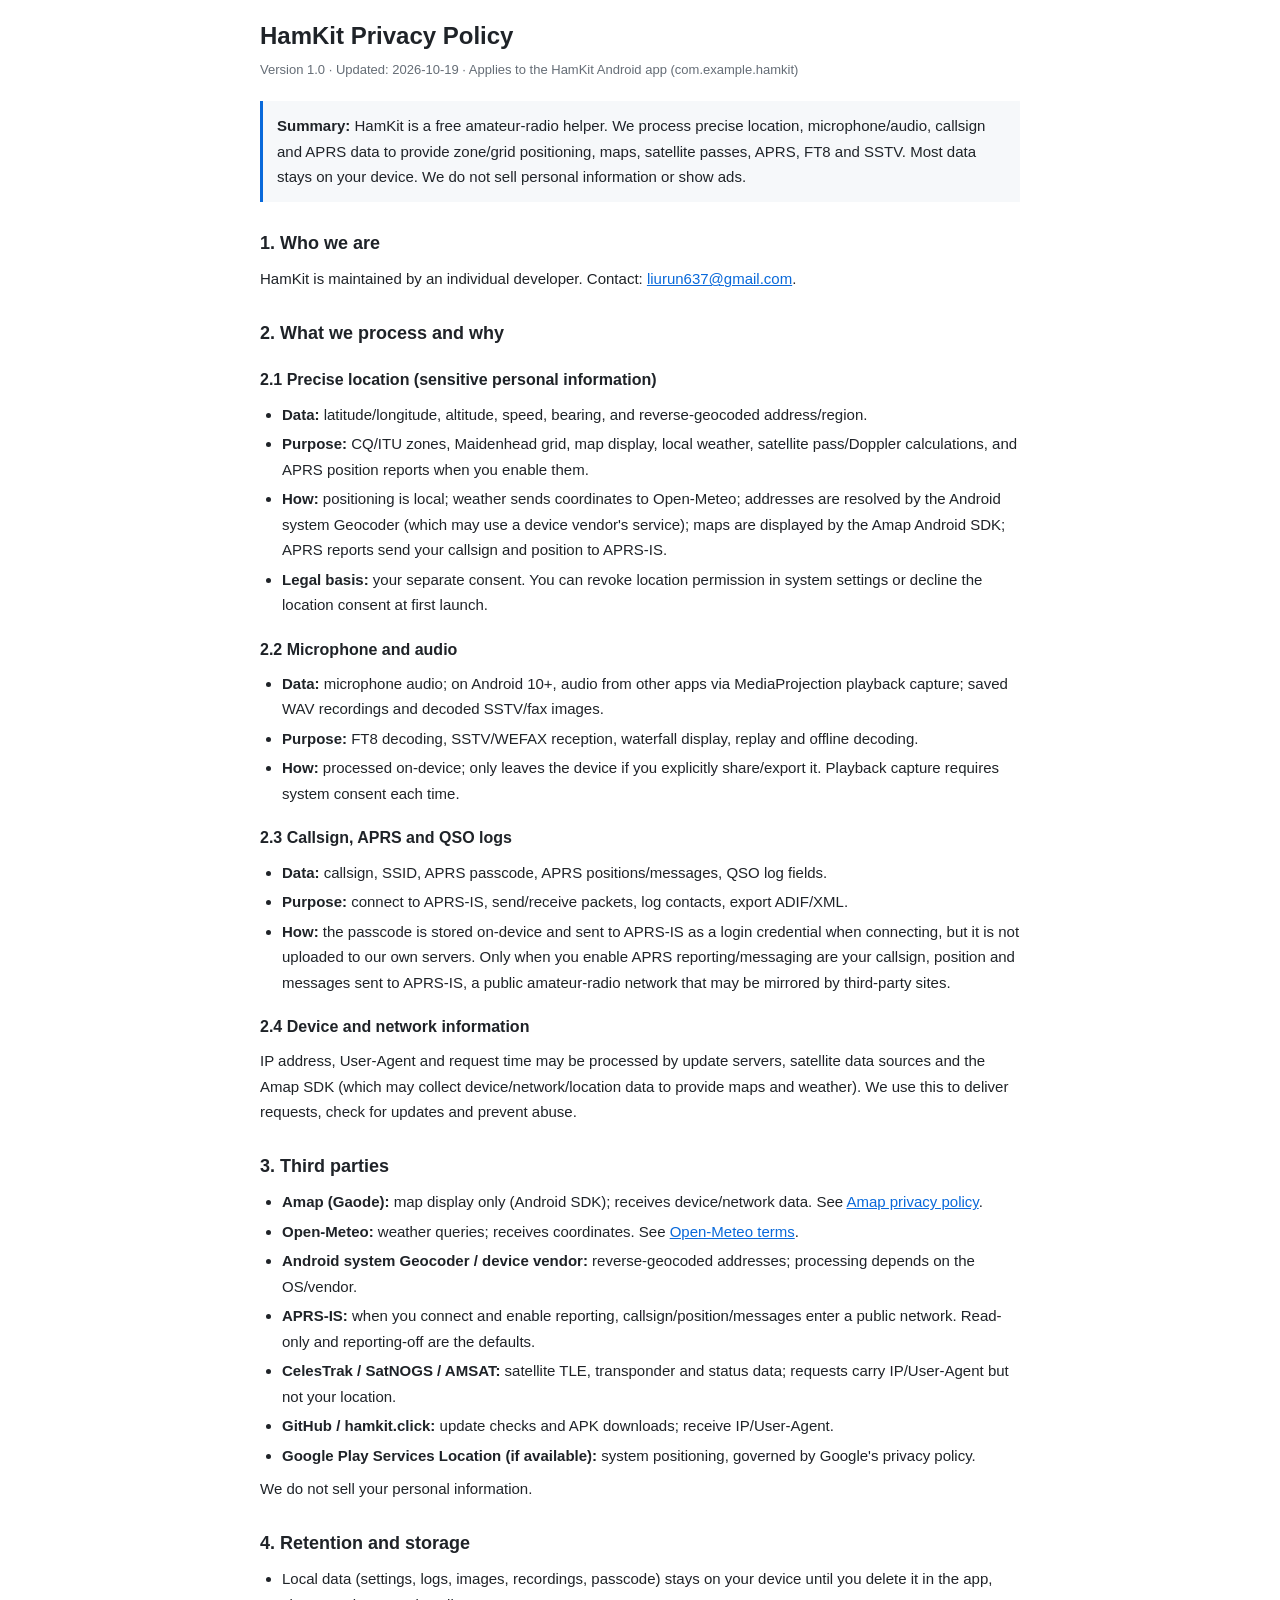
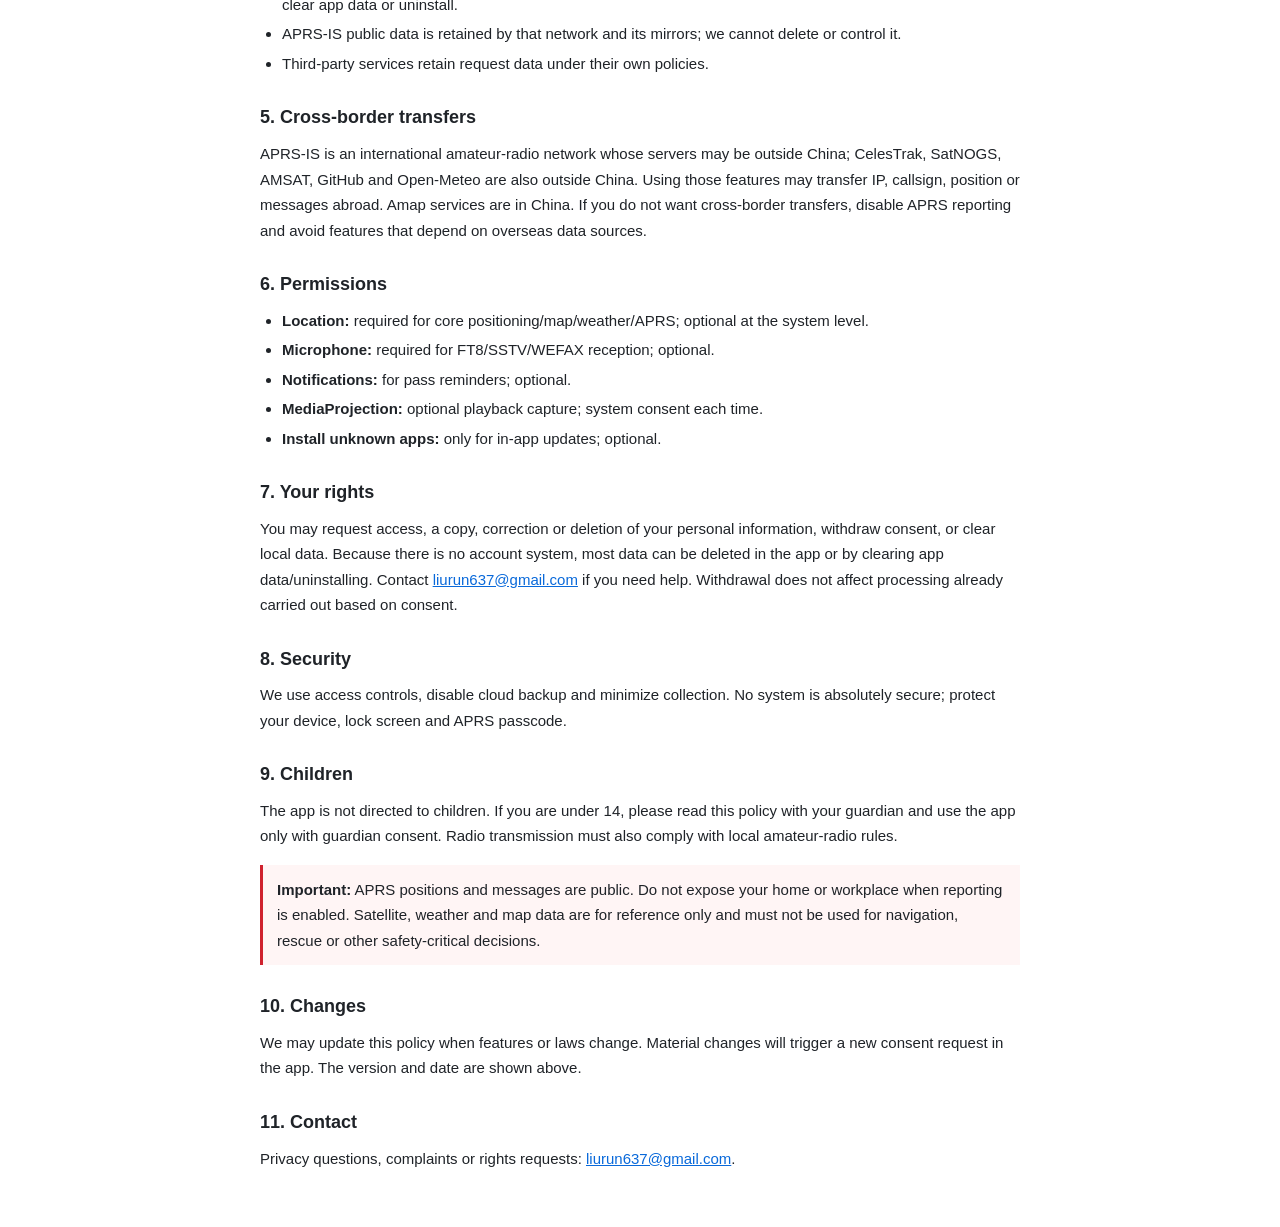
==== app/src/main/assets/privacy_policy_en.html @ 43bba6a0 "feat(security): 隐私合规、密钥与更新链加固" ====
<!DOCTYPE html>
<html lang="en">
<head>
  <meta charset="utf-8">
  <meta name="viewport" content="width=device-width, initial-scale=1">
  <title>HamKit Privacy Policy</title>
  <style>
    :root { color-scheme: light dark; }
    body {
      margin: 0 auto;
      padding: 20px 20px 48px;
      max-width: 760px;
      font-family: -apple-system, BlinkMacSystemFont, "Segoe UI", "Noto Sans", sans-serif;
      font-size: 15px;
      line-height: 1.7;
      color: #1f2328;
      background: #ffffff;
    }
    h1 { font-size: 24px; line-height: 1.3; margin: 0 0 8px; }
    h2 { font-size: 18px; margin: 26px 0 8px; }
    h3 { font-size: 16px; margin: 18px 0 6px; }
    p { margin: 8px 0; }
    ul { margin: 8px 0 8px 22px; padding: 0; }
    li { margin: 4px 0; }
    .meta { color: #656d76; font-size: 13px; margin-bottom: 20px; }
    .note { padding: 12px 14px; border-left: 3px solid #0969da; background: #f6f8fa; margin: 16px 0; }
    .warn { padding: 12px 14px; border-left: 3px solid #cf222e; background: #fff5f5; margin: 16px 0; }
    a { color: #0969da; }
    @media (prefers-color-scheme: dark) {
      body { color: #e6edf3; background: #0d1117; }
      .meta { color: #8b949e; }
      .note { background: #161b22; border-left-color: #58a6ff; }
      .warn { background: #2d1114; border-left-color: #f85149; }
      a { color: #58a6ff; }
    }
  </style>
</head>
<body>
  <h1>HamKit Privacy Policy</h1>
  <p class="meta">Version 1.0 · Updated: 2026-10-19 · Applies to the HamKit Android app (com.example.hamkit)</p>

  <div class="note">
    <strong>Summary:</strong> HamKit is a free amateur-radio helper. We process precise location, microphone/audio, callsign and APRS data to provide zone/grid positioning, maps, satellite passes, APRS, FT8 and SSTV. Most data stays on your device. We do not sell personal information or show ads.
  </div>

  <h2>1. Who we are</h2>
  <p>HamKit is maintained by an individual developer. Contact: <a href="mailto:liurun637@gmail.com">liurun637@gmail.com</a>.</p>

  <h2>2. What we process and why</h2>

  <h3>2.1 Precise location (sensitive personal information)</h3>
  <ul>
    <li><strong>Data:</strong> latitude/longitude, altitude, speed, bearing, and reverse-geocoded address/region.</li>
    <li><strong>Purpose:</strong> CQ/ITU zones, Maidenhead grid, map display, local weather, satellite pass/Doppler calculations, and APRS position reports when you enable them.</li>
    <li><strong>How:</strong> positioning is local; weather sends coordinates to Open-Meteo; addresses are resolved by the Android system Geocoder (which may use a device vendor's service); maps are displayed by the Amap Android SDK; APRS reports send your callsign and position to APRS-IS.</li>
    <li><strong>Legal basis:</strong> your separate consent. You can revoke location permission in system settings or decline the location consent at first launch.</li>
  </ul>

  <h3>2.2 Microphone and audio</h3>
  <ul>
    <li><strong>Data:</strong> microphone audio; on Android 10+, audio from other apps via MediaProjection playback capture; saved WAV recordings and decoded SSTV/fax images.</li>
    <li><strong>Purpose:</strong> FT8 decoding, SSTV/WEFAX reception, waterfall display, replay and offline decoding.</li>
    <li><strong>How:</strong> processed on-device; only leaves the device if you explicitly share/export it. Playback capture requires system consent each time.</li>
  </ul>

  <h3>2.3 Callsign, APRS and QSO logs</h3>
  <ul>
    <li><strong>Data:</strong> callsign, SSID, APRS passcode, APRS positions/messages, QSO log fields.</li>
    <li><strong>Purpose:</strong> connect to APRS-IS, send/receive packets, log contacts, export ADIF/XML.</li>
    <li><strong>How:</strong> the passcode is stored on-device and sent to APRS-IS as a login credential when connecting, but it is not uploaded to our own servers. Only when you enable APRS reporting/messaging are your callsign, position and messages sent to APRS-IS, a public amateur-radio network that may be mirrored by third-party sites.</li>
  </ul>

  <h3>2.4 Device and network information</h3>
  <p>IP address, User-Agent and request time may be processed by update servers, satellite data sources and the Amap SDK (which may collect device/network/location data to provide maps and weather). We use this to deliver requests, check for updates and prevent abuse.</p>

  <h2>3. Third parties</h2>
  <ul>
    <li><strong>Amap (Gaode):</strong> map display only (Android SDK); receives device/network data. See <a href="https://lbs.amap.com/pages/privacy/">Amap privacy policy</a>.</li>
    <li><strong>Open-Meteo:</strong> weather queries; receives coordinates. See <a href="https://open-meteo.com/en/terms">Open-Meteo terms</a>.</li>
    <li><strong>Android system Geocoder / device vendor:</strong> reverse-geocoded addresses; processing depends on the OS/vendor.</li>
    <li><strong>APRS-IS:</strong> when you connect and enable reporting, callsign/position/messages enter a public network. Read-only and reporting-off are the defaults.</li>
    <li><strong>CelesTrak / SatNOGS / AMSAT:</strong> satellite TLE, transponder and status data; requests carry IP/User-Agent but not your location.</li>
    <li><strong>GitHub / hamkit.click:</strong> update checks and APK downloads; receive IP/User-Agent.</li>
    <li><strong>Google Play Services Location (if available):</strong> system positioning, governed by Google's privacy policy.</li>
  </ul>
  <p>We do not sell your personal information.</p>

  <h2>4. Retention and storage</h2>
  <ul>
    <li>Local data (settings, logs, images, recordings, passcode) stays on your device until you delete it in the app, clear app data or uninstall.</li>
    <li>APRS-IS public data is retained by that network and its mirrors; we cannot delete or control it.</li>
    <li>Third-party services retain request data under their own policies.</li>
  </ul>

  <h2>5. Cross-border transfers</h2>
  <p>APRS-IS is an international amateur-radio network whose servers may be outside China; CelesTrak, SatNOGS, AMSAT, GitHub and Open-Meteo are also outside China. Using those features may transfer IP, callsign, position or messages abroad. Amap services are in China. If you do not want cross-border transfers, disable APRS reporting and avoid features that depend on overseas data sources.</p>

  <h2>6. Permissions</h2>
  <ul>
    <li><strong>Location:</strong> required for core positioning/map/weather/APRS; optional at the system level.</li>
    <li><strong>Microphone:</strong> required for FT8/SSTV/WEFAX reception; optional.</li>
    <li><strong>Notifications:</strong> for pass reminders; optional.</li>
    <li><strong>MediaProjection:</strong> optional playback capture; system consent each time.</li>
    <li><strong>Install unknown apps:</strong> only for in-app updates; optional.</li>
  </ul>

  <h2>7. Your rights</h2>
  <p>You may request access, a copy, correction or deletion of your personal information, withdraw consent, or clear local data. Because there is no account system, most data can be deleted in the app or by clearing app data/uninstalling. Contact <a href="mailto:liurun637@gmail.com">liurun637@gmail.com</a> if you need help. Withdrawal does not affect processing already carried out based on consent.</p>

  <h2>8. Security</h2>
  <p>We use access controls, disable cloud backup and minimize collection. No system is absolutely secure; protect your device, lock screen and APRS passcode.</p>

  <h2>9. Children</h2>
  <p>The app is not directed to children. If you are under 14, please read this policy with your guardian and use the app only with guardian consent. Radio transmission must also comply with local amateur-radio rules.</p>

  <div class="warn">
    <strong>Important:</strong> APRS positions and messages are public. Do not expose your home or workplace when reporting is enabled. Satellite, weather and map data are for reference only and must not be used for navigation, rescue or other safety-critical decisions.
  </div>

  <h2>10. Changes</h2>
  <p>We may update this policy when features or laws change. Material changes will trigger a new consent request in the app. The version and date are shown above.</p>

  <h2>11. Contact</h2>
  <p>Privacy questions, complaints or rights requests: <a href="mailto:liurun637@gmail.com">liurun637@gmail.com</a>.</p>
</body>
</html>
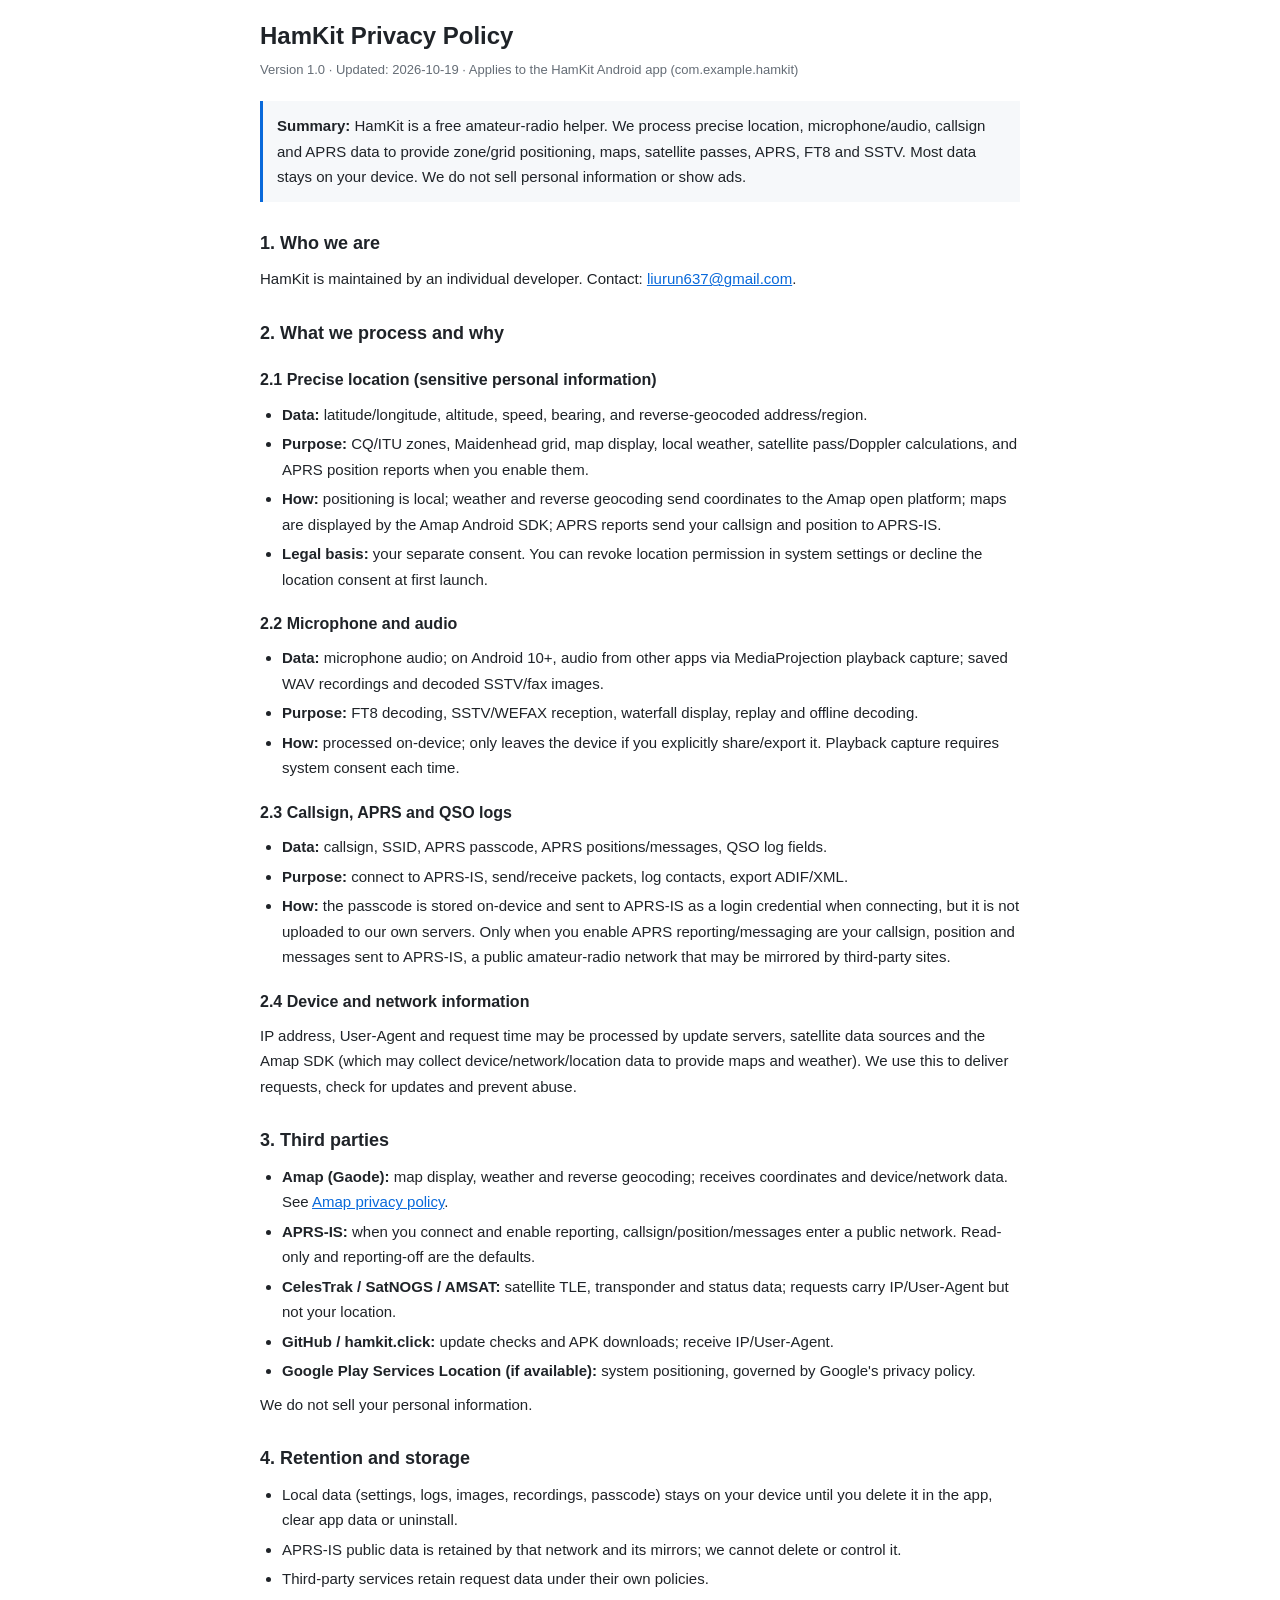
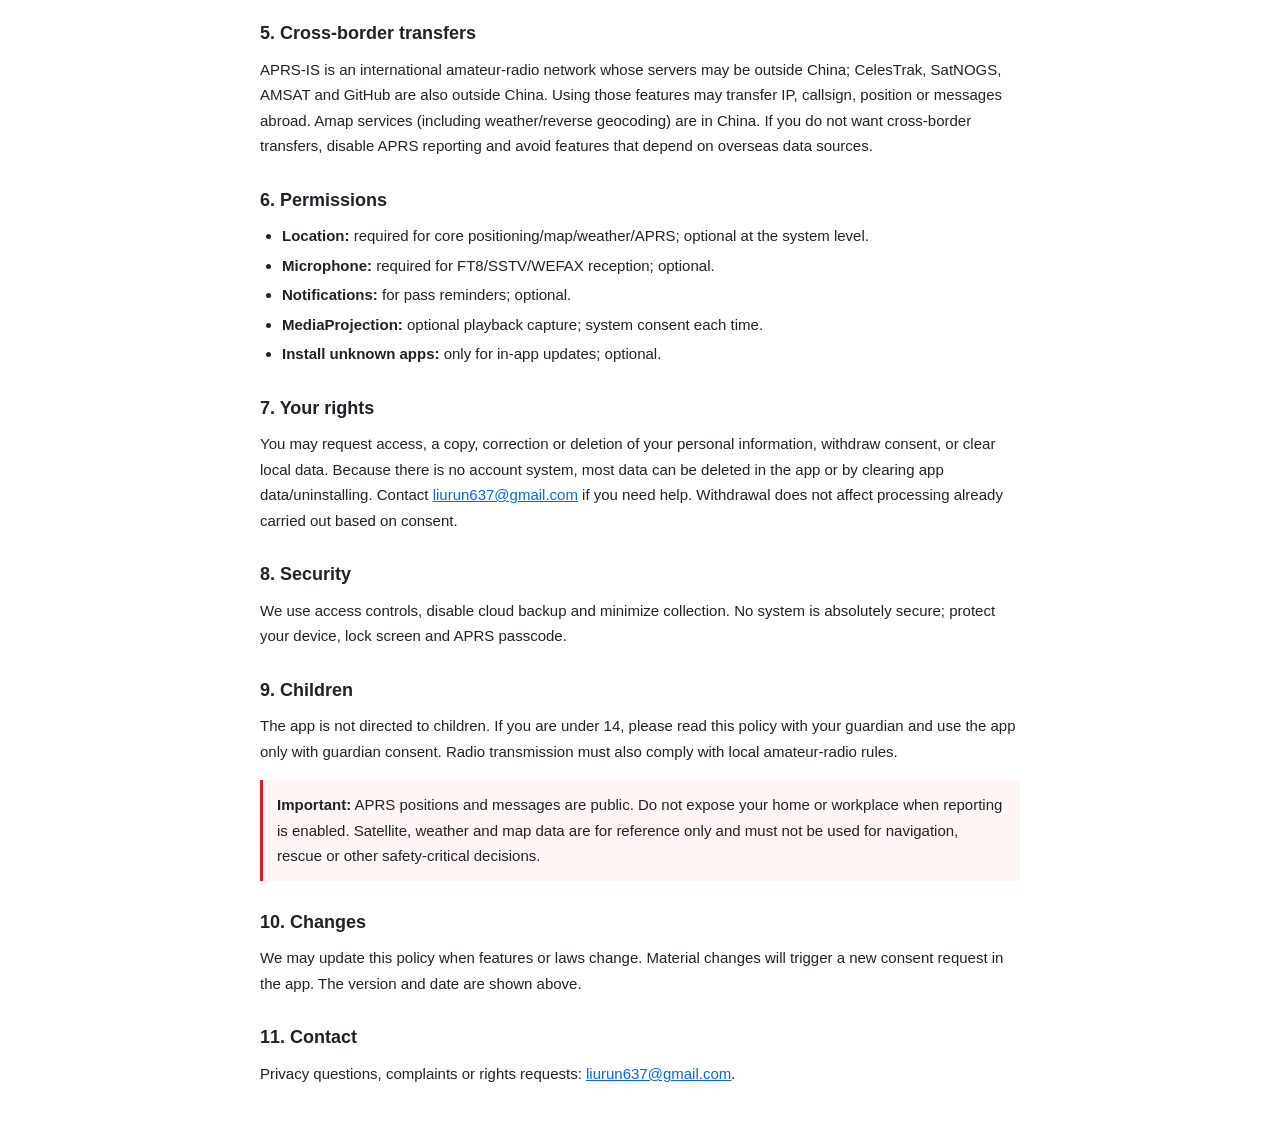
==== commit 301d4bf4: "feat(amap): 天气与逆地理编码恢复高德 Web 服务" ====
--- a/app/src/main/assets/privacy_policy_en.html
+++ b/app/src/main/assets/privacy_policy_en.html
@@ -52,7 +52,7 @@
   <ul>
     <li><strong>Data:</strong> latitude/longitude, altitude, speed, bearing, and reverse-geocoded address/region.</li>
     <li><strong>Purpose:</strong> CQ/ITU zones, Maidenhead grid, map display, local weather, satellite pass/Doppler calculations, and APRS position reports when you enable them.</li>
-    <li><strong>How:</strong> positioning is local; weather sends coordinates to Open-Meteo; addresses are resolved by the Android system Geocoder (which may use a device vendor's service); maps are displayed by the Amap Android SDK; APRS reports send your callsign and position to APRS-IS.</li>
+    <li><strong>How:</strong> positioning is local; weather and reverse geocoding send coordinates to the Amap open platform; maps are displayed by the Amap Android SDK; APRS reports send your callsign and position to APRS-IS.</li>
     <li><strong>Legal basis:</strong> your separate consent. You can revoke location permission in system settings or decline the location consent at first launch.</li>
   </ul>
 
@@ -75,9 +75,7 @@
 
   <h2>3. Third parties</h2>
   <ul>
-    <li><strong>Amap (Gaode):</strong> map display only (Android SDK); receives device/network data. See <a href="https://lbs.amap.com/pages/privacy/">Amap privacy policy</a>.</li>
-    <li><strong>Open-Meteo:</strong> weather queries; receives coordinates. See <a href="https://open-meteo.com/en/terms">Open-Meteo terms</a>.</li>
-    <li><strong>Android system Geocoder / device vendor:</strong> reverse-geocoded addresses; processing depends on the OS/vendor.</li>
+    <li><strong>Amap (Gaode):</strong> map display, weather and reverse geocoding; receives coordinates and device/network data. See <a href="https://lbs.amap.com/pages/privacy/">Amap privacy policy</a>.</li>
     <li><strong>APRS-IS:</strong> when you connect and enable reporting, callsign/position/messages enter a public network. Read-only and reporting-off are the defaults.</li>
     <li><strong>CelesTrak / SatNOGS / AMSAT:</strong> satellite TLE, transponder and status data; requests carry IP/User-Agent but not your location.</li>
     <li><strong>GitHub / hamkit.click:</strong> update checks and APK downloads; receive IP/User-Agent.</li>
@@ -93,7 +91,7 @@
   </ul>
 
   <h2>5. Cross-border transfers</h2>
-  <p>APRS-IS is an international amateur-radio network whose servers may be outside China; CelesTrak, SatNOGS, AMSAT, GitHub and Open-Meteo are also outside China. Using those features may transfer IP, callsign, position or messages abroad. Amap services are in China. If you do not want cross-border transfers, disable APRS reporting and avoid features that depend on overseas data sources.</p>
+  <p>APRS-IS is an international amateur-radio network whose servers may be outside China; CelesTrak, SatNOGS, AMSAT and GitHub are also outside China. Using those features may transfer IP, callsign, position or messages abroad. Amap services (including weather/reverse geocoding) are in China. If you do not want cross-border transfers, disable APRS reporting and avoid features that depend on overseas data sources.</p>
 
   <h2>6. Permissions</h2>
   <ul>
